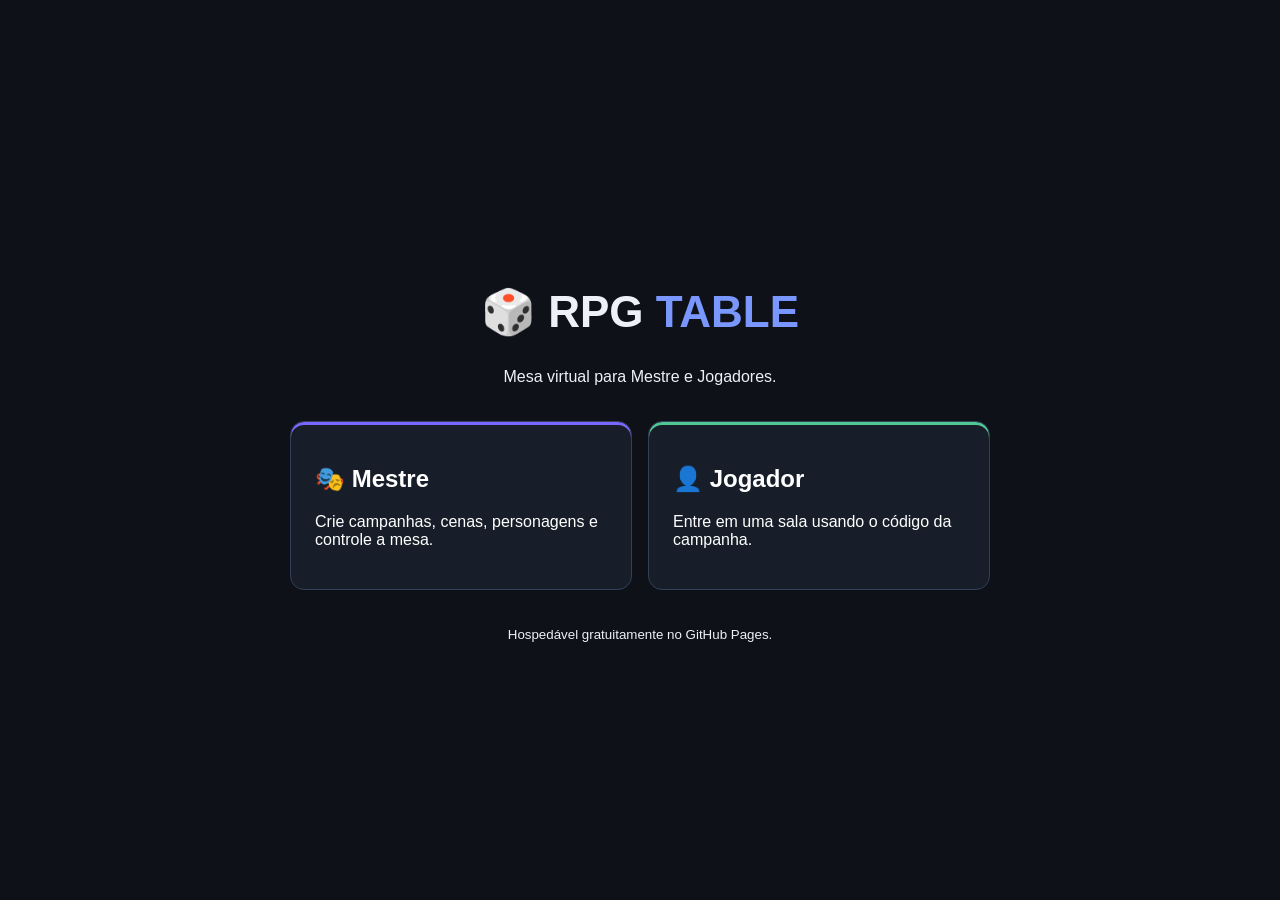
==== index.html @ b4376940 "Add files via upload" ====
<!doctype html><html lang="pt-BR"><head><meta charset="utf-8"><meta name="viewport" content="width=device-width,initial-scale=1"><title>RPG Table</title><link rel="stylesheet" href="style.css"></head>
<body class="home"><main class="landing"><h1>🎲 RPG <span>TABLE</span></h1><p>Mesa virtual para Mestre e Jogadores.</p><div class="cards">
<a class="card master" href="master.html"><h2>🎭 Mestre</h2><p>Crie campanhas, cenas, personagens e controle a mesa.</p></a>
<a class="card player" href="player.html"><h2>👤 Jogador</h2><p>Entre em uma sala usando o código da campanha.</p></a>
</div><small>Hospedável gratuitamente no GitHub Pages.</small></main></body></html>
---- style.css ----
*{box-sizing:border-box}body{margin:0;background:#0e1117;color:#edf1f7;font-family:Arial,Segoe UI,sans-serif}button,input,textarea,a{font:inherit}button{background:#283244;color:#fff;border:1px solid #3b4960;border-radius:7px;padding:9px 12px;cursor:pointer}button:hover{background:#35425a}input,textarea{background:#10151e;color:#fff;border:1px solid #354052;border-radius:6px;padding:8px;width:100%}textarea{min-height:75px;resize:vertical}header{height:58px;background:#171c25;border-bottom:1px solid #30394a;display:flex;align-items:center;gap:9px;padding:0 14px}header span{color:#7997ff}.grow{flex:1}.role{background:#25314b;padding:6px 9px;border-radius:16px;font-size:12px}.home{display:grid;place-items:center;height:100vh}.landing{text-align:center}.landing h1{font-size:44px}.landing h1 span{color:#7997ff}.cards{display:flex;gap:16px;margin:35px auto;max-width:700px}.card{text-decoration:none;color:white;text-align:left;padding:24px;border:1px solid #344057;border-radius:14px;width:50%;background:#181e29}.card:hover{border-color:#7997ff}.master{box-shadow:inset 0 3px #7b67ff}.player{box-shadow:inset 0 3px #51c695}.muted{color:#9ca8ba;font-size:13px;line-height:1.5}#app{height:calc(100vh - 58px);display:grid;grid-template-columns:280px 1fr 280px}aside{background:#171c25;border-right:1px solid #30394a;padding:14px;overflow:auto}aside:last-child{border-left:1px solid #30394a;border-right:0}.section{border-top:1px solid #30394a;margin-top:14px;padding-top:10px}.section h4{font-size:11px;color:#aeb9ca;letter-spacing:.7px}.item{padding:9px;margin:5px 0;background:#202735;border:1px solid #333f53;border-radius:7px;cursor:grab}.scene{cursor:pointer}.scene.active{border-color:#7997ff}#viewport{position:relative;overflow:hidden;background:#11161e;background-image:linear-gradient(#ffffff09 1px,transparent 1px),linear-gradient(90deg,#ffffff09 1px,transparent 1px);background-size:32px 32px}#world{position:absolute;width:4000px;height:3000px}.token{position:absolute;border:2px solid transparent;cursor:move}.token.selected{border-color:#7997ff}.token img{width:100%;height:100%;object-fit:contain;pointer-events:none}.token span{position:absolute;bottom:-20px;left:50%;transform:translateX(-50%);background:#111b;padding:3px 6px;border-radius:4px;font-size:11px;white-space:nowrap}#empty{position:absolute;top:50%;left:50%;transform:translate(-50%,-50%);color:#8c98a9}.modal{position:fixed;inset:0;background:#000b;display:grid;place-items:center}.hidden{display:none}.dialog{width:min(800px,94vw);max-height:90vh;overflow:auto;background:#1a202b;border:1px solid #3a4558;border-radius:12px;padding:20px}.grid{display:grid;grid-template-columns:1fr 1fr;gap:12px}.grid label{font-size:12px;color:#abb7c8}.full{grid-column:1/-1}.actions{text-align:right;margin-top:18px}.join{max-width:500px;margin:120px auto;text-align:center}.join button{margin-top:10px}@media(max-width:800px){#app{grid-template-columns:1fr}#app aside{display:none}.cards{flex-direction:column}.card{width:100%}}
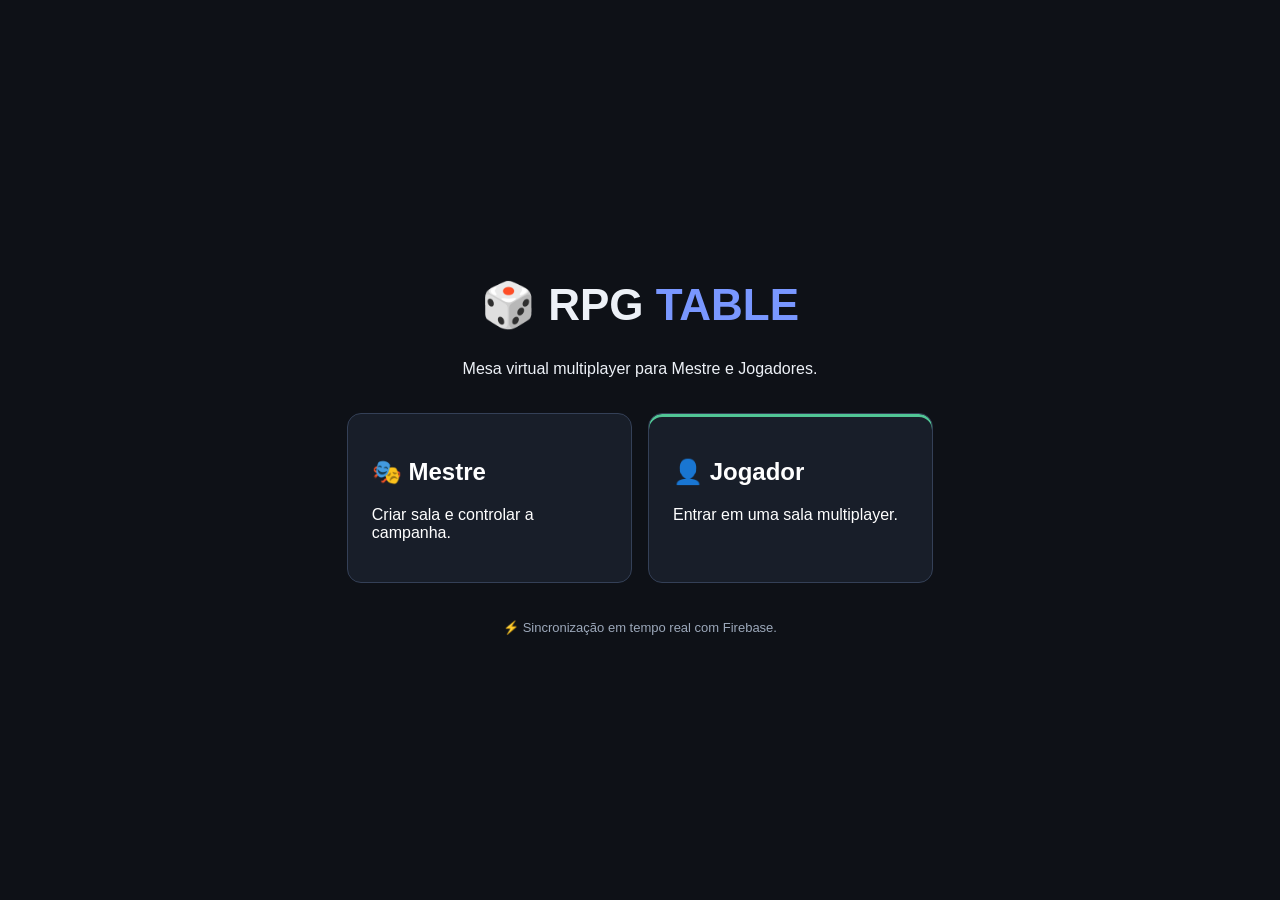
==== commit 1843aa2a: "Add files via upload" ====
--- a/index.html
+++ b/index.html
@@ -1,5 +1,12 @@
-<!doctype html><html lang="pt-BR"><head><meta charset="utf-8"><meta name="viewport" content="width=device-width,initial-scale=1"><title>RPG Table</title><link rel="stylesheet" href="style.css"></head>
-<body class="home"><main class="landing"><h1>🎲 RPG <span>TABLE</span></h1><p>Mesa virtual para Mestre e Jogadores.</p><div class="cards">
-<a class="card master" href="master.html"><h2>🎭 Mestre</h2><p>Crie campanhas, cenas, personagens e controle a mesa.</p></a>
-<a class="card player" href="player.html"><h2>👤 Jogador</h2><p>Entre em uma sala usando o código da campanha.</p></a>
-</div><small>Hospedável gratuitamente no GitHub Pages.</small></main></body></html>+<!doctype html><html lang="pt-BR"><head>
+<meta charset="utf-8"><meta name="viewport" content="width=device-width,initial-scale=1">
+<title>RPG Table Online</title><link rel="stylesheet" href="style.css">
+</head><body class="home">
+<main class="landing">
+<h1>🎲 RPG <span>TABLE</span></h1><p>Mesa virtual multiplayer para Mestre e Jogadores.</p>
+<div class="cards">
+<a class="card" href="master.html"><h2>🎭 Mestre</h2><p>Criar sala e controlar a campanha.</p></a>
+<a class="card player" href="player.html"><h2>👤 Jogador</h2><p>Entrar em uma sala multiplayer.</p></a>
+</div>
+<p class="muted">⚡ Sincronização em tempo real com Firebase.</p>
+</main></body></html>
--- a/style.css
+++ b/style.css
@@ -1 +1 @@
-*{box-sizing:border-box}body{margin:0;background:#0e1117;color:#edf1f7;font-family:Arial,Segoe UI,sans-serif}button,input,textarea,a{font:inherit}button{background:#283244;color:#fff;border:1px solid #3b4960;border-radius:7px;padding:9px 12px;cursor:pointer}button:hover{background:#35425a}input,textarea{background:#10151e;color:#fff;border:1px solid #354052;border-radius:6px;padding:8px;width:100%}textarea{min-height:75px;resize:vertical}header{height:58px;background:#171c25;border-bottom:1px solid #30394a;display:flex;align-items:center;gap:9px;padding:0 14px}header span{color:#7997ff}.grow{flex:1}.role{background:#25314b;padding:6px 9px;border-radius:16px;font-size:12px}.home{display:grid;place-items:center;height:100vh}.landing{text-align:center}.landing h1{font-size:44px}.landing h1 span{color:#7997ff}.cards{display:flex;gap:16px;margin:35px auto;max-width:700px}.card{text-decoration:none;color:white;text-align:left;padding:24px;border:1px solid #344057;border-radius:14px;width:50%;background:#181e29}.card:hover{border-color:#7997ff}.master{box-shadow:inset 0 3px #7b67ff}.player{box-shadow:inset 0 3px #51c695}.muted{color:#9ca8ba;font-size:13px;line-height:1.5}#app{height:calc(100vh - 58px);display:grid;grid-template-columns:280px 1fr 280px}aside{background:#171c25;border-right:1px solid #30394a;padding:14px;overflow:auto}aside:last-child{border-left:1px solid #30394a;border-right:0}.section{border-top:1px solid #30394a;margin-top:14px;padding-top:10px}.section h4{font-size:11px;color:#aeb9ca;letter-spacing:.7px}.item{padding:9px;margin:5px 0;background:#202735;border:1px solid #333f53;border-radius:7px;cursor:grab}.scene{cursor:pointer}.scene.active{border-color:#7997ff}#viewport{position:relative;overflow:hidden;background:#11161e;background-image:linear-gradient(#ffffff09 1px,transparent 1px),linear-gradient(90deg,#ffffff09 1px,transparent 1px);background-size:32px 32px}#world{position:absolute;width:4000px;height:3000px}.token{position:absolute;border:2px solid transparent;cursor:move}.token.selected{border-color:#7997ff}.token img{width:100%;height:100%;object-fit:contain;pointer-events:none}.token span{position:absolute;bottom:-20px;left:50%;transform:translateX(-50%);background:#111b;padding:3px 6px;border-radius:4px;font-size:11px;white-space:nowrap}#empty{position:absolute;top:50%;left:50%;transform:translate(-50%,-50%);color:#8c98a9}.modal{position:fixed;inset:0;background:#000b;display:grid;place-items:center}.hidden{display:none}.dialog{width:min(800px,94vw);max-height:90vh;overflow:auto;background:#1a202b;border:1px solid #3a4558;border-radius:12px;padding:20px}.grid{display:grid;grid-template-columns:1fr 1fr;gap:12px}.grid label{font-size:12px;color:#abb7c8}.full{grid-column:1/-1}.actions{text-align:right;margin-top:18px}.join{max-width:500px;margin:120px auto;text-align:center}.join button{margin-top:10px}@media(max-width:800px){#app{grid-template-columns:1fr}#app aside{display:none}.cards{flex-direction:column}.card{width:100%}}+*{box-sizing:border-box}body{margin:0;background:#0e1117;color:#edf1f7;font-family:Arial,Segoe UI,sans-serif}button,input,textarea,a{font:inherit}button{background:#283244;color:#fff;border:1px solid #3b4960;border-radius:7px;padding:9px 12px;cursor:pointer}button:hover{background:#35425a}button:disabled{opacity:.6}input,textarea{background:#10151e;color:#fff;border:1px solid #354052;border-radius:6px;padding:8px;width:100%}textarea{min-height:75px;resize:vertical}header{height:58px;background:#171c25;border-bottom:1px solid #30394a;display:flex;align-items:center;gap:9px;padding:0 14px}header span{color:#7997ff}.grow{flex:1}.role,.room{background:#25314b;padding:6px 9px;border-radius:16px;font-size:12px}.hidden{display:none!important}.home{display:grid;place-items:center;height:100vh}.landing{text-align:center}.landing h1{font-size:44px}.landing h1 span,header b span{color:#7997ff}.cards{display:flex;gap:16px;margin:35px auto;max-width:700px}.card{text-decoration:none;color:white;text-align:left;padding:24px;border:1px solid #344057;border-radius:14px;width:50%;background:#181e29}.card:hover{border-color:#7997ff}.player{box-shadow:inset 0 3px #51c695}.muted{color:#9ca8ba;font-size:13px;line-height:1.5}#app{height:calc(100vh - 58px);display:grid;grid-template-columns:280px 1fr 280px}aside{background:#171c25;border-right:1px solid #30394a;padding:14px;overflow:auto}aside:last-child{border-left:1px solid #30394a;border-right:0}.section{border-top:1px solid #30394a;margin-top:14px;padding-top:10px}.section h4{font-size:11px;color:#aeb9ca;letter-spacing:.7px}.item{padding:9px;margin:5px 0;background:#202735;border:1px solid #333f53;border-radius:7px;cursor:grab}.scene{cursor:pointer}.scene.active{border-color:#7997ff}#viewport{position:relative;overflow:hidden;background:#11161e;background-image:linear-gradient(#ffffff09 1px,transparent 1px),linear-gradient(90deg,#ffffff09 1px,transparent 1px);background-size:32px 32px}#world{position:absolute;width:4000px;height:3000px}.token{position:absolute;border:2px solid transparent;cursor:default}.token.selected{border-color:#7997ff}.token img{width:100%;height:100%;object-fit:contain;pointer-events:none}.token span{position:absolute;bottom:-20px;left:50%;transform:translateX(-50%);background:#111b;padding:3px 6px;border-radius:4px;font-size:11px;white-space:nowrap}#empty{position:absolute;top:50%;left:50%;transform:translate(-50%,-50%);color:#8c98a9}.modal{position:fixed;inset:0;background:#000b;display:grid;place-items:center}.dialog{width:min(800px,94vw);max-height:90vh;overflow:auto;background:#1a202b;border:1px solid #3a4558;border-radius:12px;padding:20px}.grid{display:grid;grid-template-columns:1fr 1fr;gap:12px}.grid label{font-size:12px;color:#abb7c8}.full{grid-column:1/-1}.actions{text-align:right;margin-top:18px}.join{max-width:500px;margin:120px auto;text-align:center}.join button{margin-top:10px}.error{color:#ff8491}.playerbar{height:48px;background:#171c25;border-bottom:1px solid #30394a;display:flex;align-items:center;justify-content:space-between;padding:0 16px}.playerbar span{font-size:12px;color:#6bd9a1}.code{font-size:25px;font-weight:bold;letter-spacing:3px;background:#10151e;padding:12px;text-align:center;border-radius:8px;margin-bottom:10px}@media(max-width:800px){#app{grid-template-columns:1fr}#app aside{display:none}.cards{flex-direction:column}.card{width:100%}}
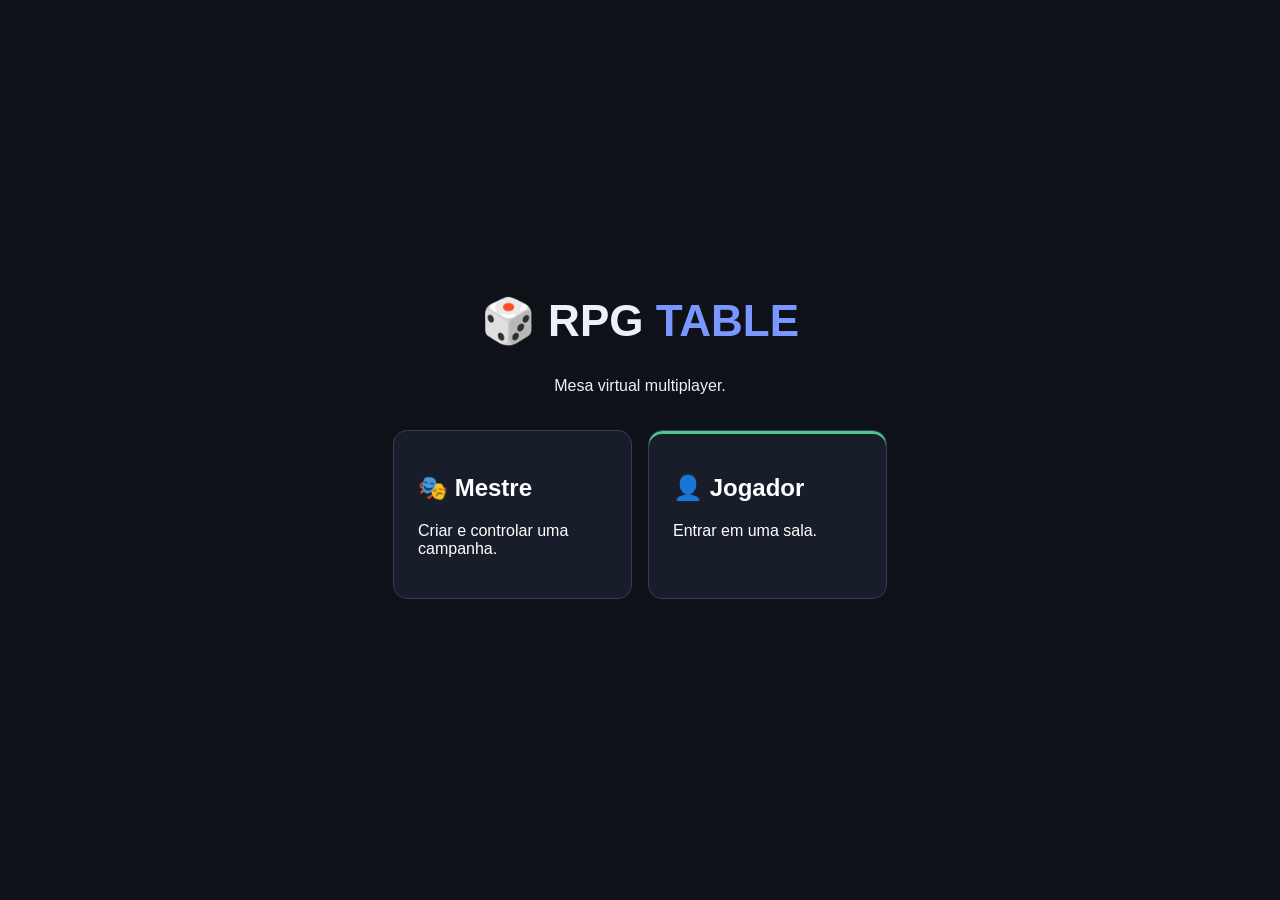
==== commit 76ecada1: "Add files via upload" ====
--- a/index.html
+++ b/index.html
@@ -1,12 +1,4 @@
-<!doctype html><html lang="pt-BR"><head>
-<meta charset="utf-8"><meta name="viewport" content="width=device-width,initial-scale=1">
-<title>RPG Table Online</title><link rel="stylesheet" href="style.css">
-</head><body class="home">
-<main class="landing">
-<h1>🎲 RPG <span>TABLE</span></h1><p>Mesa virtual multiplayer para Mestre e Jogadores.</p>
-<div class="cards">
-<a class="card" href="master.html"><h2>🎭 Mestre</h2><p>Criar sala e controlar a campanha.</p></a>
-<a class="card player" href="player.html"><h2>👤 Jogador</h2><p>Entrar em uma sala multiplayer.</p></a>
-</div>
-<p class="muted">⚡ Sincronização em tempo real com Firebase.</p>
-</main></body></html>+<!doctype html><html lang="pt-BR"><head><meta charset="utf-8"><meta name="viewport" content="width=device-width,initial-scale=1"><title>RPG Table</title><link rel="stylesheet" href="style.css"></head>
+<body class="home"><main class="landing"><h1>🎲 RPG <span>TABLE</span></h1><p>Mesa virtual multiplayer.</p><div class="cards">
+<a class="card" href="master.html"><h2>🎭 Mestre</h2><p>Criar e controlar uma campanha.</p></a>
+<a class="card player" href="player.html"><h2>👤 Jogador</h2><p>Entrar em uma sala.</p></a></div></main></body></html>
--- a/style.css
+++ b/style.css
@@ -1 +1 @@
-*{box-sizing:border-box}body{margin:0;background:#0e1117;color:#edf1f7;font-family:Arial,Segoe UI,sans-serif}button,input,textarea,a{font:inherit}button{background:#283244;color:#fff;border:1px solid #3b4960;border-radius:7px;padding:9px 12px;cursor:pointer}button:hover{background:#35425a}button:disabled{opacity:.6}input,textarea{background:#10151e;color:#fff;border:1px solid #354052;border-radius:6px;padding:8px;width:100%}textarea{min-height:75px;resize:vertical}header{height:58px;background:#171c25;border-bottom:1px solid #30394a;display:flex;align-items:center;gap:9px;padding:0 14px}header span{color:#7997ff}.grow{flex:1}.role,.room{background:#25314b;padding:6px 9px;border-radius:16px;font-size:12px}.hidden{display:none!important}.home{display:grid;place-items:center;height:100vh}.landing{text-align:center}.landing h1{font-size:44px}.landing h1 span,header b span{color:#7997ff}.cards{display:flex;gap:16px;margin:35px auto;max-width:700px}.card{text-decoration:none;color:white;text-align:left;padding:24px;border:1px solid #344057;border-radius:14px;width:50%;background:#181e29}.card:hover{border-color:#7997ff}.player{box-shadow:inset 0 3px #51c695}.muted{color:#9ca8ba;font-size:13px;line-height:1.5}#app{height:calc(100vh - 58px);display:grid;grid-template-columns:280px 1fr 280px}aside{background:#171c25;border-right:1px solid #30394a;padding:14px;overflow:auto}aside:last-child{border-left:1px solid #30394a;border-right:0}.section{border-top:1px solid #30394a;margin-top:14px;padding-top:10px}.section h4{font-size:11px;color:#aeb9ca;letter-spacing:.7px}.item{padding:9px;margin:5px 0;background:#202735;border:1px solid #333f53;border-radius:7px;cursor:grab}.scene{cursor:pointer}.scene.active{border-color:#7997ff}#viewport{position:relative;overflow:hidden;background:#11161e;background-image:linear-gradient(#ffffff09 1px,transparent 1px),linear-gradient(90deg,#ffffff09 1px,transparent 1px);background-size:32px 32px}#world{position:absolute;width:4000px;height:3000px}.token{position:absolute;border:2px solid transparent;cursor:default}.token.selected{border-color:#7997ff}.token img{width:100%;height:100%;object-fit:contain;pointer-events:none}.token span{position:absolute;bottom:-20px;left:50%;transform:translateX(-50%);background:#111b;padding:3px 6px;border-radius:4px;font-size:11px;white-space:nowrap}#empty{position:absolute;top:50%;left:50%;transform:translate(-50%,-50%);color:#8c98a9}.modal{position:fixed;inset:0;background:#000b;display:grid;place-items:center}.dialog{width:min(800px,94vw);max-height:90vh;overflow:auto;background:#1a202b;border:1px solid #3a4558;border-radius:12px;padding:20px}.grid{display:grid;grid-template-columns:1fr 1fr;gap:12px}.grid label{font-size:12px;color:#abb7c8}.full{grid-column:1/-1}.actions{text-align:right;margin-top:18px}.join{max-width:500px;margin:120px auto;text-align:center}.join button{margin-top:10px}.error{color:#ff8491}.playerbar{height:48px;background:#171c25;border-bottom:1px solid #30394a;display:flex;align-items:center;justify-content:space-between;padding:0 16px}.playerbar span{font-size:12px;color:#6bd9a1}.code{font-size:25px;font-weight:bold;letter-spacing:3px;background:#10151e;padding:12px;text-align:center;border-radius:8px;margin-bottom:10px}@media(max-width:800px){#app{grid-template-columns:1fr}#app aside{display:none}.cards{flex-direction:column}.card{width:100%}}+*{box-sizing:border-box}body{margin:0;background:#0e1117;color:#edf1f7;font-family:Arial,sans-serif}button,input,textarea,a{font:inherit}button{background:#283244;color:#fff;border:1px solid #3b4960;border-radius:7px;padding:9px 12px;cursor:pointer;margin:3px}button:hover{background:#35425a}input,textarea{background:#10151e;color:#fff;border:1px solid #354052;border-radius:6px;padding:8px;width:100%}textarea{min-height:70px}header{height:58px;background:#171c25;border-bottom:1px solid #30394a;display:flex;align-items:center;gap:9px;padding:0 14px}.grow{flex:1}.role,.room{background:#25314b;padding:6px 9px;border-radius:16px;font-size:12px}.hidden{display:none!important}.home{display:grid;place-items:center;height:100vh}.landing{text-align:center}.landing h1{font-size:44px}.landing h1 span,header span{color:#7997ff}.cards{display:flex;gap:16px;margin:35px auto;max-width:700px}.card{text-decoration:none;color:#fff;text-align:left;padding:24px;border:1px solid #344057;border-radius:14px;width:50%;background:#181e29}.card:hover{border-color:#7997ff}.player{box-shadow:inset 0 3px #51c695}.muted{color:#9ca8ba;font-size:13px}.error{color:#ff8491}.code{font-size:22px;font-weight:bold;letter-spacing:3px;padding:12px;background:#10151e;text-align:center;margin:10px 0}#app{height:calc(100vh - 58px);display:grid;grid-template-columns:280px 1fr 280px}aside{background:#171c25;border-right:1px solid #30394a;padding:14px;overflow:auto}aside:last-child{border-left:1px solid #30394a;border-right:0}.section{border-top:1px solid #30394a;margin-top:14px;padding-top:10px}.section h4{font-size:11px;color:#aeb9ca}.item{padding:9px;margin:5px 0;background:#202735;border:1px solid #333f53;border-radius:7px;cursor:grab}.scene{cursor:pointer}.scene.active{border-color:#7997ff}#viewport{position:relative;overflow:auto;background:#11161e;background-image:linear-gradient(#ffffff09 1px,transparent 1px),linear-gradient(90deg,#ffffff09 1px,transparent 1px);background-size:32px 32px;min-height:calc(100vh - 58px)}#world{position:relative;width:2400px;height:1600px;background-size:cover;background-position:center}.token{position:absolute;border:2px solid transparent;cursor:move;user-select:none}.token.selected{border-color:#7997ff}.token img{width:100%;height:100%;object-fit:contain;pointer-events:none}.token span{position:absolute;bottom:-21px;left:50%;transform:translateX(-50%);background:#111d;padding:3px 6px;border-radius:4px;font-size:11px;white-space:nowrap}#empty{position:absolute;top:50%;left:50%;transform:translate(-50%,-50%);color:#8c98a9}.modal{position:fixed;inset:0;background:#000b;display:grid;place-items:center}.dialog{width:min(800px,94vw);max-height:90vh;overflow:auto;background:#1a202b;border:1px solid #3a4558;border-radius:12px;padding:20px}.grid{display:grid;grid-template-columns:1fr 1fr;gap:12px}.full{grid-column:1/-1}.actions{text-align:right;margin-top:18px}.join{max-width:500px;margin:120px auto;text-align:center}.playerbar{height:48px;background:#171c25;padding:14px}.playerbar span{float:right;color:#6bd9a1}@media(max-width:800px){#app{grid-template-columns:1fr}#app aside{display:none}.cards{flex-direction:column}.card{width:100%}}
